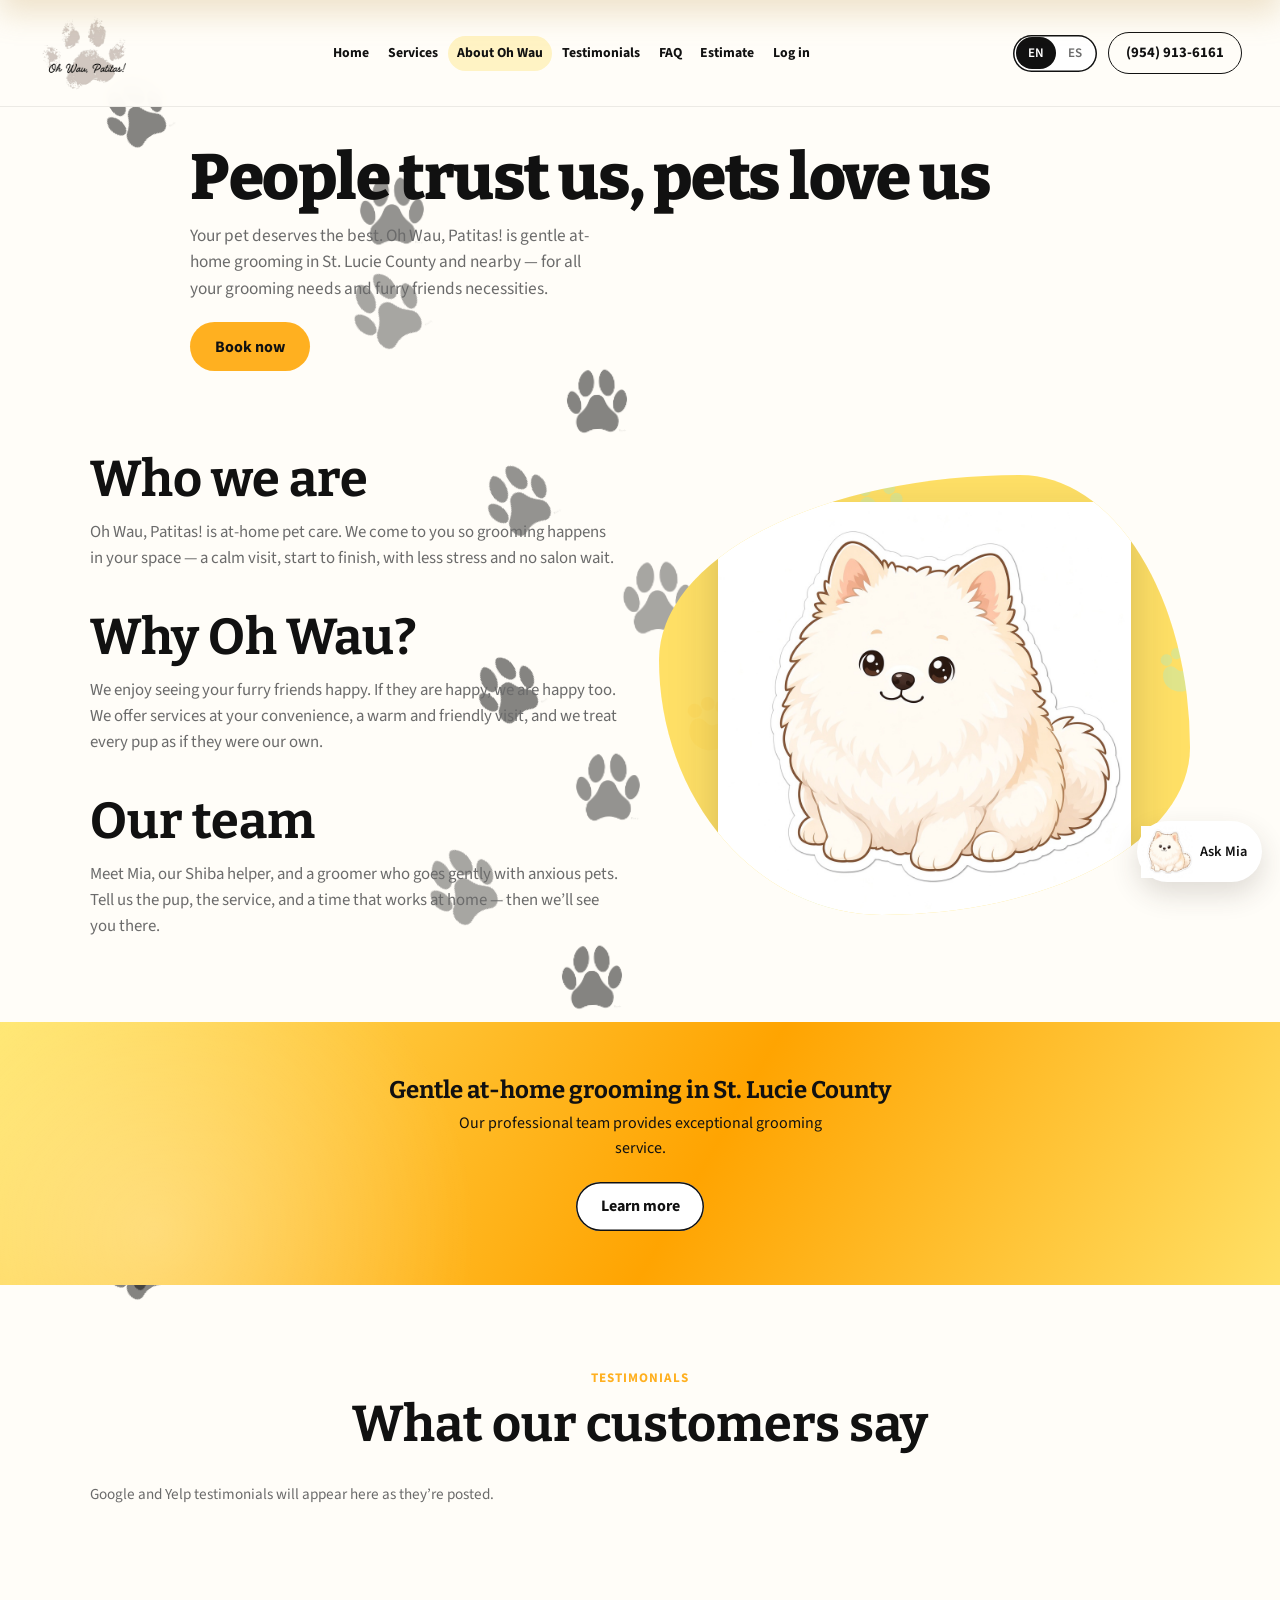
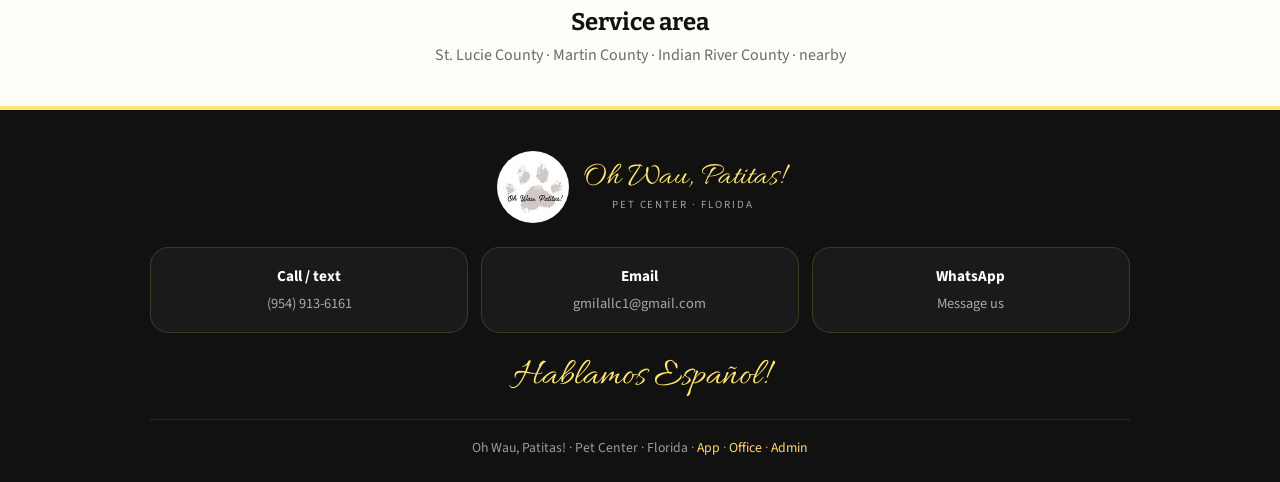
==== about.html @ 2f64f724 "Ship the public Oh Wau restyle, member accounts, and dog-paw muddy trail." ====
<!DOCTYPE html>
<html lang="en">
  <head>
    <meta charset="UTF-8" />
    <meta name="viewport" content="width=device-width, initial-scale=1" />
    <title>About Oh Wau · Oh Wau, Patitas!</title>
    <link rel="preconnect" href="https://fonts.googleapis.com" />
    <link rel="preconnect" href="https://fonts.gstatic.com" crossorigin />
    <link
      href="https://fonts.googleapis.com/css2?family=Allura&family=Bitter:wght@700;800&family=Source+Sans+3:wght@400;600;700&display=swap"
      rel="stylesheet"
    />
    <meta http-equiv="Cache-Control" content="no-cache, no-store, must-revalidate" />
    <link rel="stylesheet" href="css/styles.css" />
  </head>
  <body data-page="site" class="paw-boot">
    <header class="site-header">
      <button class="nav-toggle" type="button" aria-label="Menu" aria-expanded="false" data-nav-toggle>
        <span></span><span></span><span></span>
      </button>
      <a class="brand logo-only" href="index.html">
        <img src="images/logo.png?v=paw2" alt="Oh Wau, Patitas!" />
        <span>
          <em>Oh Wau, Patitas!</em>
          <small>PET CENTER</small>
        </span>
      </a>
      <nav data-site-nav>
        <a href="index.html" data-i18n="navHome">Home</a>
        <a href="services.html" data-i18n="navServices">Services</a>
        <a class="nav-active" href="about.html" data-i18n="navAbout">About Oh Wau</a>
        <a href="index.html#testimonials" data-i18n="navTestimonials">Testimonials</a>
        <a href="index.html#faq" data-i18n="navFaq">FAQ</a>
        <a href="grooming-estimator-and-request.html" data-i18n="navEstimate">Estimate</a>
      </nav>
      <div class="header-actions">
        <div class="lang-tabs" role="group" aria-label="Language">
          <button type="button" data-lang="en" aria-pressed="true">EN</button>
          <button type="button" data-lang="es" aria-pressed="false">ES</button>
        </div>
        <a class="phone-pill" href="tel:9549136161">(954) 913-6161</a>
      </div>
    </header>

    <main>
      <section class="page-hero">
        <h1 data-i18n="aboutHero">People trust us, pets love us</h1>
        <p data-i18n="aboutLead">Your pet deserves the best. Oh Wau, Patitas! is gentle at-home grooming in St. Lucie County and nearby — for all your grooming needs and furry friends necessities.</p>
        <a class="btn" href="grooming-estimator-and-request.html" data-i18n="bookNow">Book now</a>
      </section>

      <section class="section">
        <div class="wrap how-split">
          <div class="about-blocks">
            <div>
              <h2 data-i18n="whoTitle">Who we are</h2>
              <p data-i18n="whoBody">Oh Wau, Patitas! is at-home pet care. We come to you so grooming happens in your space — a calm visit, start to finish, with less stress and no salon wait.</p>
            </div>
            <div>
              <h2 data-i18n="whyAboutTitle">Why Oh Wau?</h2>
              <p data-i18n="whyAboutBody">We enjoy seeing your furry friends happy. If they are happy, we are happy too. We offer services at your convenience, a warm and friendly visit, and we treat every pup as if they were our own.</p>
            </div>
            <div>
              <h2 data-i18n="teamTitle">Our team</h2>
              <p data-i18n="teamBody">Meet Mia, our Shiba helper, and a groomer who goes gently with anxious pets. Tell us the pup, the service, and a time that works at home — then we’ll see you there.</p>
            </div>
          </div>
          <div class="hero-blob">
            <img class="mia-mascot" src="images/mia-open.png" data-mia-wink alt="Mia" />
          </div>
        </div>
      </section>

      <section class="sun-banner">
        <h2 data-i18n="bannerTitle">Gentle at-home grooming in St. Lucie County</h2>
        <p data-i18n="bannerLead">Our professional team provides exceptional grooming service.</p>
        <a class="btn ghost" href="services.html" data-i18n="learnMore">Learn more</a>
      </section>

      <section class="section" id="testimonials">
        <div class="wrap">
          <p class="kicker" data-i18n="reviewsKicker">Testimonials</p>
          <h2 data-i18n="reviewsTitle">Google &amp; Yelp</h2>
          <div class="card-row" data-reviews></div>
        </div>
      </section>

      <section class="area-band">
        <h2 data-i18n="areaTitle">Service area</h2>
        <p data-i18n="areaBody">St. Lucie County · Martin County · Indian River County · nearby</p>
      </section>
    </main>

    <footer class="site-footer stacked">
      <div class="footer-inner">
        <a class="footer-brand" href="index.html">
          <img src="images/logo.png?v=paw2" alt="Oh Wau, Patitas!" />
          <span>
            <em>Oh Wau, Patitas!</em>
            <small>PET CENTER · FLORIDA</small>
          </span>
        </a>
        <div class="contact-tiles">
          <a href="sms:9549136161"><strong data-i18n="callText">Call / text</strong><span>(954) 913-6161</span></a>
          <a href="mailto:gmilallc1@gmail.com"><strong data-i18n="emailUs">Email</strong><span>gmilallc1@gmail.com</span></a>
          <a href="https://wa.me/19549136161"><strong data-i18n="whatsapp">WhatsApp</strong><span data-i18n="messageUs">Message us</span></a>
        </div>
        <p class="hablamos" data-i18n="hablamos">Hablamos Español!</p>
        <p class="footer-meta"><span data-i18n="footerNote">Oh Wau, Patitas! · Pet Center · Florida ·</span> <a href="app.html" data-i18n="appLink">App</a> · <a href="office.html" data-i18n="officeLink">Office</a> · <a href="admin.html" data-i18n="adminLink">Admin</a></p>
      </div>
    </footer>

    <aside class="mia-assist" data-mia-assist>
      <div class="mia-panel" hidden data-mia-panel>
        <header class="mia-head">
          <img class="mia-mascot" src="images/mia-open.png" data-mia-wink alt="" />
          <div>
            <strong data-i18n="miaName">Mia</strong>
            <span data-i18n="miaRole">Your helper</span>
          </div>
          <button type="button" class="mia-x" data-mia-close aria-label="Close">×</button>
        </header>
        <div class="mia-chips">
          <button type="button" data-mia-chip="fees" data-i18n="miaChipFees">Fees</button>
          <button type="button" data-mia-chip="calendar" data-i18n="miaChipCal">Calendar</button>
          <button type="button" data-mia-chip="services" data-i18n="miaChipServices">Services</button>
          <button type="button" data-mia-chip="book" data-i18n="miaChipBook">Book</button>
        </div>
        <div class="mia-log" data-mia-log></div>
        <form class="mia-form" data-mia-form>
          <input name="q" data-mia-input data-i18n-placeholder="miaInput" placeholder="Ask about fees, calendar, or booking" autocomplete="off" />
          <button class="btn" type="submit" data-i18n="miaSend">Send</button>
        </form>
      </div>
      <button class="mia-fab" type="button" data-mia-toggle>
        <img class="mia-mascot" src="images/mia-open.png" data-mia-wink alt="" />
        <span data-i18n="miaAsk">Ask Mia</span>
      </button>
    </aside>

    <script src="js/salon.js"></script>
  </body>
</html>
---- css/styles.css ----
:root {
  --butter: #ffe66d;
  --butter-deep: #ffd54a;
  --foam: #fffdf8;
  --mist: #fff4c4;
  --mist-mid: #f5a623;
  --sky: #fffdf8;
  --sky-deep: #111111;
  --ink: #111111;
  --muted: #6b6b6b;
  --taupe: #f4f1ea;
  --line: #ece7dc;
  --sun: #ffb020;
  --sun-deep: #e8940c;
  --blob: #ffe066;
  --gold: #ffd54a;
  --gold-deep: #f5c400;
  --pink: #ffb020;
  --pink-soft: #ffe9b0;
  --iridescent: #3aa0e8;
  --mint: #9ef0d8;
  --mint-soft: #e7fff6;
  --lavender: #c4b5fd;
  --aqua: #67e8f9;
  --script: "Allura", "Segoe Script", cursive;
  --display: "Bitter", Georgia, serif;
  --body: "Source Sans 3", "Source Sans Pro", system-ui, sans-serif;
}

* {
  box-sizing: border-box;
  margin: 0;
  padding: 0;
}

html {
  scroll-behavior: smooth;
  scroll-padding-top: 5.5rem;
}

html,
body {
  max-width: 100%;
}

body {
  position: relative;
  display: flex;
  flex-direction: column;
  min-height: 100vh;
  font-family: var(--body);
  color: var(--ink);
  background: var(--foam);
  line-height: 1.55;
  overflow-x: clip;
}

img {
  max-width: 100%;
  display: block;
}

a {
  color: inherit;
  text-decoration: none;
}

h2,
h3 {
  font-family: var(--display);
  font-weight: 700;
  line-height: 1.15;
}

.contact-bar {
  display: flex;
  justify-content: space-between;
  gap: 1rem;
  width: 100%;
  padding: 0.75rem 6vw;
  background: var(--sky-deep);
  color: var(--butter);
  font-size: 0.9rem;
  font-weight: 500;
}

.contact-bar span {
  letter-spacing: 0.18em;
  font-size: 0.72rem;
  color: var(--mist-mid);
}

.site-header {
  position: sticky;
  top: 0;
  z-index: 20;
  display: grid;
  grid-template-columns: auto minmax(0, 1fr) auto;
  grid-template-areas: "brand nav actions";
  align-items: center;
  gap: 0.6rem 1rem;
  padding: 0.45rem 3vw;
  background: rgba(255, 253, 248, 0.96);
  backdrop-filter: blur(12px);
  border-bottom: 1px solid rgba(17, 17, 17, 0.08);
}

.site-header .brand {
  grid-area: brand;
  justify-self: start;
}

.site-header nav {
  grid-area: nav;
}

.site-header .header-actions {
  grid-area: actions;
}

.site-header .nav-toggle {
  grid-area: toggle;
}

.site-header .btn {
  flex-shrink: 0;
}

.header-actions {
  display: flex;
  align-items: center;
  gap: 0.7rem;
  flex-shrink: 0;
}

.header-actions .btn,
.site-header > .btn {
  background: var(--sun);
  color: var(--ink);
}

.header-actions .btn:hover,
.site-header > .btn:hover {
  background: var(--sun-deep);
  color: #fff;
}

.lang-tabs {
  display: flex;
  padding: 0.18rem;
  background: #fff;
  border-radius: 999px;
  box-shadow: inset 0 0 0 1.5px #111;
}

.lang-tabs button {
  border: 0;
  background: none;
  padding: 0.42rem 0.75rem;
  border-radius: 999px;
  font: 600 0.82rem var(--body);
  color: var(--muted);
  cursor: pointer;
}

.lang-tabs button.active {
  background: var(--ink);
  color: #fff;
}

.site-header nav {
  display: flex;
  position: static;
  flex-direction: row;
  flex-wrap: nowrap;
  align-items: center;
  justify-content: center;
  gap: 0.1rem 0.08rem;
  padding: 0;
  background: transparent;
  box-shadow: none;
  font-weight: 700;
  font-size: 0.86rem;
}

body[data-page="office"] .site-header nav,
body[data-page="admin"] .site-header nav {
  display: flex;
  position: static;
  flex-direction: row;
  flex-wrap: wrap;
  padding: 0;
  box-shadow: none;
  font-size: 0.95rem;
}

.site-header nav a {
  padding: 0.42rem 0.55rem;
  border-radius: 999px;
  color: var(--ink);
  white-space: nowrap;
}

.site-header nav a.nav-active,
.site-header nav a:hover,
.nav-drop:hover > a {
  color: var(--ink);
  background: #fff3c4;
}

.nav-drop {
  position: relative;
}

.nav-menu {
  display: none;
  position: absolute;
  top: calc(100% - 0.15rem);
  left: 0;
  min-width: 220px;
  padding: 0.45rem;
  background: #fffdf8;
  border-radius: 1rem;
  box-shadow: 0 16px 36px rgba(17, 17, 17, 0.12);
  z-index: 30;
}

.nav-drop:hover .nav-menu,
.nav-drop:focus-within .nav-menu,
.nav-drop.open .nav-menu {
  display: grid;
}

.nav-menu a {
  display: block;
  padding: 0.65rem 0.8rem;
  border-radius: 0.75rem;
  white-space: nowrap;
}

.hero-banner {
  position: relative;
  display: grid;
  place-items: center;
  margin: 0.4rem auto 1.4rem;
  padding: 2rem 2.2rem 8.5rem;
  min-height: 520px;
  border-radius: 2.4rem;
  overflow: hidden;
  background:
    radial-gradient(circle at 16% 18%, #fff 0, transparent 42%),
    linear-gradient(160deg, var(--foam) 0%, var(--butter) 52%, var(--butter-deep) 100%);
  color: var(--ink);
}

.hero-mark {
  width: min(340px, 62%);
  background: transparent;
  mix-blend-mode: multiply;
}

.hero-bottom {
  position: absolute;
  inset: auto 2.2rem 2rem 2.2rem;
  display: flex;
  justify-content: space-between;
  align-items: flex-end;
  gap: 1.2rem;
}

.hero-banner h1 {
  font-size: clamp(2.2rem, 5vw, 3.6rem);
  font-weight: 600;
  font-family: var(--body);
  line-height: 1.05;
  color: var(--ink);
}

.hero-banner p {
  margin: 0.65rem 0 1.1rem;
  max-width: 46ch;
  color: var(--ink);
}

.hero-banner .btn {
  background: var(--ink);
  color: var(--foam);
}

.hero-banner .btn:hover {
  background: var(--mist-mid);
  color: var(--ink);
}

.hero-proof {
  margin: 0 !important;
  font-weight: 500;
  white-space: nowrap;
}

.stats-row {
  display: grid;
  grid-template-columns: repeat(3, 1fr);
  gap: 1rem;
  margin-bottom: 1.2rem;
}

.stat-card {
  display: flex;
  justify-content: space-between;
  align-items: center;
  gap: 1rem;
  background: #fff;
  border-radius: 1.4rem;
  padding: 1.2rem 1.3rem;
}

.stat-card.stacked,
.stat-home {
  display: flex;
  align-items: center;
  justify-content: flex-start;
  gap: 0.9rem;
}

.stat-card.stacked {
  flex-direction: column;
  align-items: flex-start;
  gap: 0.2rem;
}

.stat-home img {
  width: 78px;
  height: 78px;
  object-fit: contain;
}

.stat-home div {
  display: grid;
  gap: 0.12rem;
}

.stat-card strong {
  font-size: 1.45rem;
  color: var(--ink);
}

.stat-card span {
  color: var(--muted);
  font-size: 0.92rem;
}

.package-grid {
  display: grid;
  grid-template-columns: repeat(auto-fit, minmax(230px, 1fr));
  gap: 1.1rem;
}

.package {
  position: relative;
  display: grid;
  align-content: start;
  gap: 0.55rem;
  background: #fff;
  border-radius: 1.6rem;
  padding: 1.3rem 1.2rem 1.2rem;
  box-shadow: 0 12px 32px rgba(17, 17, 17, 0.06);
}

.package.featured {
  box-shadow: inset 0 0 0 2px var(--sun), 0 12px 32px rgba(17, 17, 17, 0.06);
}

.package-top {
  display: flex;
  justify-content: space-between;
  align-items: center;
  min-height: 1.6rem;
}

.price-pill {
  background: var(--mist);
  color: var(--ink);
  border-radius: 999px;
  padding: 0.2rem 0.7rem;
  font-size: 0.78rem;
  font-weight: 600;
}

.package ul {
  margin: 0.4rem 0 0.6rem;
  padding-left: 1.1rem;
  color: var(--muted);
}

.tag {
  width: max-content;
  background: var(--ink);
  color: #fff;
  border-radius: 999px;
  padding: 0.15rem 0.6rem;
  font-size: 0.72rem;
}

.steps {
  display: grid;
  grid-template-columns: repeat(3, 1fr);
  gap: 1.1rem;
}

.steps article {
  background: #fff;
  border-radius: 1.4rem;
  padding: 1.3rem 1.2rem;
  box-shadow: 0 12px 32px rgba(17, 17, 17, 0.06);
}

.steps strong {
  display: grid;
  place-items: center;
  width: 2rem;
  height: 2rem;
  margin-bottom: 0.7rem;
  border-radius: 50%;
  background: var(--sun);
  color: var(--ink);
}

.faq details {
  background: #fff;
  border-radius: 1.1rem;
  padding: 0.95rem 1.15rem;
  margin-bottom: 0.7rem;
  box-shadow: 0 10px 24px rgba(17, 17, 17, 0.05);
}

.faq summary {
  cursor: pointer;
  font-weight: 600;
}

.faq details p {
  margin-top: 0.55rem;
  color: var(--muted);
}

.site-footer.stacked {
  display: grid;
  gap: 1.2rem;
  padding: 0;
  text-align: center;
  background: #111;
  color: #fff;
  border-top: 4px solid var(--butter);
}

.brand {
  display: flex;
  align-items: center;
  justify-self: start;
  gap: 0.7rem;
}

.brand img {
  width: 92px;
  height: 92px;
  object-fit: contain;
  background: transparent;
  border-radius: 0;
  mix-blend-mode: multiply;
  box-shadow: none;
}

.brand em {
  display: block;
  font-family: var(--script);
  font-style: normal;
  font-size: 1.55rem;
  line-height: 1;
  color: var(--ink);
}

.brand small {
  display: block;
  margin-top: 0.15rem;
  font-size: 0.68rem;
  letter-spacing: 0.22em;
  color: var(--muted);
}

nav a:hover {
  color: var(--sun-deep);
}

.wrap {
  width: min(1100px, calc(100% - clamp(1.25rem, 8vw, 8rem)));
  margin: 0 auto;
}

.hero {
  display: grid;
  grid-template-columns: 1fr 1fr;
  gap: 3.5rem;
  align-items: center;
  padding: 2.8rem 0 4.2rem;
}

.kicker {
  display: block;
  text-align: center;
  font-size: 0.82rem;
  font-weight: 700;
  letter-spacing: 0.08em;
  text-transform: uppercase;
  color: var(--sun);
  margin-bottom: 0.45rem;
}

.hero h1 {
  font-family: var(--script);
  font-size: clamp(3.4rem, 8vw, 5.6rem);
  font-weight: 400;
  line-height: 0.95;
  color: var(--ink);
}

.eyebrow {
  margin-top: 0.35rem;
  letter-spacing: 0.28em;
  font-size: 0.78rem;
  font-weight: 600;
  color: var(--mist-mid);
}

.hero .lede {
  margin: 1.1rem 0 1.6rem;
  color: var(--muted);
  font-size: 1.08rem;
  max-width: 34ch;
}

.actions {
  display: flex;
  flex-wrap: wrap;
  gap: 0.8rem;
}

.btn {
  display: inline-flex;
  align-items: center;
  justify-content: center;
  border: 0;
  border-radius: 999px;
  padding: 0.85rem 1.55rem;
  background: var(--sun);
  color: var(--ink);
  font: 700 1rem var(--body);
  cursor: pointer;
}

.btn:hover {
  background: var(--sun-deep);
  color: #fff;
}

.btn.ghost {
  background: #fff;
  color: var(--ink);
  box-shadow: inset 0 0 0 1.5px var(--ink);
}

.logo-stage {
  display: grid;
  place-items: center;
  background: var(--taupe);
  border-radius: 50%;
  aspect-ratio: 1;
  padding: 8%;
}

.logo-stage img {
  width: 92%;
  object-fit: contain;
  mix-blend-mode: multiply;
}

.section {
  padding: 4rem 0;
}

.section.mist {
  background: transparent;
}

.section.mist .kicker {
  color: var(--sun-deep);
}

.section h2,
.app-screens h2 {
  font-family: var(--display);
  font-size: clamp(2rem, 4.4vw, 3.15rem);
  font-weight: 700;
  text-align: center;
  margin-bottom: 1.8rem;
  color: var(--ink);
}

.section.mist h2 {
  color: var(--ink);
}

.book-grid h2 {
  text-align: left;
}

.services {
  display: grid;
  grid-template-columns: 1fr 1.15fr 1fr;
  gap: 1.1rem;
}

.services .service:last-child {
  grid-column: 2;
}

.service {
  background: var(--foam);
  border: 1px solid var(--line);
  border-radius: 1.25rem;
  padding: 1.3rem 1.2rem;
}

.service.featured {
  background: var(--butter);
  border-color: var(--mist-mid);
}

.service h3 {
  color: var(--ink);
  font-size: 1.08rem;
  margin-bottom: 0.4rem;
}

.service p,
.booking span,
.empty {
  color: var(--muted);
  font-size: 0.95rem;
}

.book-grid {
  display: grid;
  grid-template-columns: 1fr 1fr;
  gap: 2.5rem;
  align-items: start;
}

form {
  display: grid;
  gap: 0.85rem;
}

label {
  display: grid;
  gap: 0.35rem;
  font-size: 0.86rem;
  font-weight: 500;
}

input,
select,
textarea {
  width: 100%;
  border: 1px solid var(--line);
  background: var(--foam);
  border-radius: 10px;
  padding: 0.8rem 0.95rem;
  font: 400 1rem var(--body);
  color: var(--ink);
}

textarea {
  min-height: 6rem;
  resize: vertical;
}

input:focus,
select:focus,
textarea:focus {
  outline: 2px solid var(--mist-mid);
  border-color: var(--mist-mid);
}

.booking-list {
  display: grid;
  gap: 0.7rem;
}

.booking {
  display: grid;
  gap: 0.15rem;
  background: var(--foam);
  border: 1px solid var(--line);
  border-radius: 1rem;
  padding: 0.9rem 1rem;
}

.site-footer {
  margin-top: auto;
  background: var(--butter);
  color: var(--muted);
  font-size: 0.92rem;
}

.site-footer:not(.stacked) {
  padding: 1.5rem 6vw;
  text-align: center;
}

.site-footer a {
  color: var(--ink);
}

main {
  flex: 1 0 auto;
}

/* App */
body.app {
  min-height: 100vh;
}

.app-shell {
  position: relative;
  min-height: 100vh;
  display: flex;
  flex-direction: column;
  background: var(--sky);
}

.app-top {
  padding: 1.2rem 1.2rem 0.6rem;
  text-align: center;
}

.app-logo {
  width: 188px;
  height: 188px;
  margin: 0 auto 0.2rem;
  object-fit: contain;
  background: var(--foam);
  border-radius: 1.4rem;
  mix-blend-mode: normal;
  box-shadow: 0 12px 28px rgba(9, 5, 3, 0.22);
}

.app-top .lang-tabs {
  width: max-content;
  margin: 0.4rem auto 0.7rem;
}

.app-top p {
  color: var(--muted);
  font-size: 0.88rem;
}

.app-top a {
  color: var(--mist-mid);
}

.app-screens {
  flex: 1;
  overflow: auto;
  padding: 0.5rem 1.2rem 6rem;
}

.app-screens section {
  display: none;
}

.app-screens section.active {
  display: block;
}

.app-screens h2 {
  text-align: left;
  font-size: 2.2rem;
  margin: 0.4rem 0 0.9rem;
  color: var(--ink);
}

.app-hero {
  background: var(--butter);
  border-radius: 1.3rem;
  padding: 1.1rem;
  margin: 0.4rem 0 1rem;
  color: var(--ink);
}

.app-hero strong {
  display: block;
  color: var(--ink);
  font-size: 1.02rem;
}

.app-actions {
  display: grid;
  grid-template-columns: 1fr 1fr;
  gap: 0.7rem;
  margin-bottom: 1.4rem;
}

.tabs {
  position: sticky;
  bottom: 0;
  display: grid;
  grid-template-columns: 1fr 1fr 1fr;
  background: var(--foam);
  border-top: 1px solid var(--line);
}

.tabs button {
  border: 0;
  background: none;
  padding: 0.95rem 0.4rem 1.15rem;
  font: 500 0.9rem var(--body);
  color: var(--muted);
  cursor: pointer;
}

.tabs button.active {
  color: var(--ink);
}

.tabs-4 {
  grid-template-columns: 1fr 1fr 1fr 1fr;
}

.center-note {
  text-align: center;
  color: var(--muted);
  margin: -1.2rem 0 1.6rem;
}

.section.mist .center-note {
  color: var(--muted);
}

.tab-row {
  display: flex;
  flex-wrap: wrap;
  gap: 0.5rem;
  justify-content: center;
  margin-bottom: 1.2rem;
}

.tab-btn {
  border: 0;
  background: var(--foam);
  color: var(--ink);
  border-radius: 999px;
  padding: 0.55rem 1rem;
  font: 500 0.9rem var(--body);
  cursor: pointer;
  box-shadow: inset 0 0 0 1px var(--line);
}

.tab-btn.active {
  background: var(--ink);
  color: var(--butter);
  box-shadow: none;
}

.service-panel {
  display: none;
  background: var(--foam);
  border-radius: 1.25rem;
  padding: 1.4rem 1.3rem;
  max-width: 42rem;
  margin: 0 auto;
}

.service-panel.active {
  display: block;
}

.price-line {
  margin-top: 0.8rem;
  color: var(--ink);
}

.card-row,
.shop-grid {
  display: grid;
  grid-template-columns: repeat(auto-fit, minmax(220px, 1fr));
  gap: 1rem;
}

.review {
  display: grid;
  gap: 0.3rem;
  background: var(--foam);
  border-radius: 1.1rem;
  padding: 1rem 1.1rem;
}

.source {
  width: max-content;
  font-size: 0.72rem;
  letter-spacing: 0.08em;
  text-transform: uppercase;
  color: var(--mist-mid);
}

.cal-grid {
  display: grid;
  grid-template-columns: repeat(7, 1fr);
  gap: 0.4rem;
}

.cal-label,
.cal-day {
  min-height: 4.2rem;
  background: var(--foam);
  border-radius: 0.7rem;
  padding: 0.45rem;
  font-size: 0.78rem;
}

.cal-label {
  min-height: 0;
  text-align: center;
  background: transparent;
  color: var(--muted);
  font-weight: 600;
}

.cal-day b {
  display: block;
}

.cal-day.has-event {
  background: var(--mist);
}

.cal-day.has-bday {
  box-shadow: inset 0 0 0 1.5px var(--mist-mid);
}

.cal-day small {
  display: block;
  margin-top: 0.2rem;
  color: var(--ink);
}

.check {
  display: flex;
  align-items: flex-start;
  gap: 0.6rem;
  font-weight: 500;
}

.check input {
  width: auto;
  margin-top: 0.2rem;
}

.stats {
  display: grid;
  grid-template-columns: repeat(3, 1fr);
  gap: 1rem;
}

.stat {
  background: var(--foam);
  border-radius: 1.1rem;
  padding: 1.1rem;
  text-align: center;
}

.stat span {
  color: var(--muted);
  font-size: 0.85rem;
}

.stat strong {
  display: block;
  margin-top: 0.35rem;
  font-size: 1.6rem;
  color: var(--ink);
}

.mia-assist {
  position: fixed;
  right: 1.1rem;
  bottom: 1.1rem;
  z-index: 40;
  display: grid;
  justify-items: end;
  gap: 0.65rem;
}

body.app .mia-assist {
  position: absolute;
  right: 0.7rem;
  bottom: 4.6rem;
}

.mia-fab {
  display: flex;
  align-items: center;
  gap: 0.45rem;
  border: 0;
  background: #fff;
  color: var(--ink);
  border-radius: 999px;
  padding: 0.28rem 0.95rem 0.28rem 0.28rem;
  box-shadow: 0 12px 28px rgba(58, 44, 40, 0.16);
  font: 600 0.9rem var(--body);
  cursor: pointer;
}

.mia-fab img,
.mia-head img,
.mia-mascot {
  width: 52px;
  height: 52px;
  object-fit: contain;
}

.stat-home .mia-mascot {
  width: 78px;
  height: 78px;
}

.mia-panel {
  width: min(340px, calc(100vw - 2rem));
  display: grid;
  background: #fff;
  border-radius: 1.3rem;
  box-shadow: 0 18px 40px rgba(58, 44, 40, 0.18);
  overflow: hidden;
}

.mia-panel[hidden] {
  display: none;
}

.mia-head {
  display: grid;
  grid-template-columns: auto 1fr auto;
  gap: 0.6rem;
  align-items: center;
  padding: 0.7rem 0.8rem;
  background: var(--mist);
}

.mia-head span {
  display: block;
  color: var(--muted);
  font-size: 0.8rem;
}

.mia-x {
  border: 0;
  background: none;
  font-size: 1.4rem;
  line-height: 1;
  color: var(--muted);
  cursor: pointer;
}

.mia-chips {
  display: flex;
  flex-wrap: wrap;
  gap: 0.4rem;
  padding: 0.65rem 0.8rem 0;
}

.mia-chips button {
  border: 0;
  background: var(--butter);
  color: var(--ink);
  border-radius: 999px;
  padding: 0.35rem 0.7rem;
  font: 500 0.8rem var(--body);
  cursor: pointer;
}

.mia-log {
  display: grid;
  gap: 0.45rem;
  min-height: 8rem;
  max-height: 13rem;
  overflow: auto;
  padding: 0.75rem 0.8rem;
}

.mia-bubble {
  width: fit-content;
  max-width: 92%;
  background: var(--mist);
  border-radius: 1rem;
  padding: 0.55rem 0.7rem;
  font-size: 0.88rem;
  white-space: pre-wrap;
}

.mia-bubble.user {
  justify-self: end;
  background: var(--butter);
}

.mia-form {
  display: grid;
  grid-template-columns: 1fr auto;
  gap: 0.4rem;
  padding: 0.65rem 0.8rem 0.8rem;
}

.mia-form .btn {
  padding: 0.7rem 1rem;
}

.section .empty {
  color: var(--muted);
}

.app-screens .empty {
  color: var(--muted);
}

.section.mist .empty,
.package .empty,
.booking span,
.faq details p,
.book-modal .empty,
.cal-alerts .empty,
.bday-submit .empty,
.admin-card .empty,
.admin-row .empty {
  color: var(--muted);
}

.app-screens .package .empty,
.app-screens .booking span {
  color: var(--muted);
}

.haircut-note {
  max-width: 52ch;
  margin: 1.2rem auto 0;
  text-align: center;
  color: var(--muted);
  font-size: 0.92rem;
}

.cal-layout {
  display: grid;
  grid-template-columns: 260px 1fr;
  gap: 1.2rem;
  align-items: start;
}

.cal-alerts {
  background: var(--foam);
  border-radius: 1.4rem;
  padding: 1.1rem 1.15rem;
  color: var(--ink);
}

.cal-alerts h3 {
  font-size: 1.05rem;
  margin-bottom: 0.8rem;
}

.cal-alerts ul {
  display: grid;
  gap: 0.55rem;
  list-style: none;
}

.cal-alerts li {
  background: var(--butter);
  border-radius: 0.85rem;
  padding: 0.65rem 0.75rem;
  font-size: 0.9rem;
}

.cal-alerts small {
  display: block;
  color: var(--muted);
  font-size: 0.78rem;
}

.cal-day {
  position: relative;
  display: grid;
  align-content: start;
  gap: 0.15rem;
  width: 100%;
  border: 0;
  text-align: left;
  font: inherit;
  color: inherit;
  cursor: pointer;
}

.cal-day:disabled {
  cursor: default;
  opacity: 0.55;
}

.cal-day.is-past {
  opacity: 0.55;
}

.avail-dot {
  position: absolute;
  top: 0.4rem;
  right: 0.4rem;
  width: 0.72rem;
  height: 0.72rem;
  border-radius: 50%;
  background: var(--mist-mid);
  box-shadow: 0 0 0 2px #fff;
}

.package .btn {
  justify-self: start;
  margin-top: 0.4rem;
}

.slot-pop {
  display: none;
  position: absolute;
  z-index: 8;
  top: calc(100% - 0.2rem);
  left: 0;
  min-width: 11.5rem;
  padding: 0.55rem;
  background: #fff;
  border-radius: 0.85rem;
  box-shadow: 0 14px 30px rgba(58, 44, 40, 0.18);
}

.cal-day:hover .slot-pop,
.cal-day:focus-within .slot-pop,
.cal-day.is-open .slot-pop {
  display: grid;
  gap: 0.3rem;
}

.slot {
  border: 0;
  border-radius: 0.55rem;
  padding: 0.4rem 0.5rem;
  background: var(--butter);
  color: var(--ink);
  font: 600 0.78rem var(--body);
  cursor: pointer;
  text-align: left;
}

.slot:hover {
  background: var(--mist);
}

.slot.taken,
.slot.past {
  background: var(--taupe);
  color: var(--muted);
  cursor: not-allowed;
  text-decoration: line-through;
}

.book-modal {
  width: min(560px, calc(100% - 1.6rem));
  max-height: 90vh;
  overflow: auto;
  border: 0;
  border-radius: 1.5rem;
  padding: 1.35rem 1.3rem 1.4rem;
  background: var(--foam);
  color: var(--ink);
  box-shadow: 0 24px 60px rgba(9, 5, 3, 0.35);
}

.book-modal::backdrop {
  background: rgba(9, 5, 3, 0.62);
}

.book-modal fieldset {
  border: 1px solid var(--line);
  border-radius: 1rem;
  padding: 0.8rem 0.9rem 0.9rem;
}

.book-modal legend {
  padding: 0 0.35rem;
  font-size: 0.86rem;
  font-weight: 600;
}

.book-modal-head {
  display: flex;
  justify-content: space-between;
  align-items: center;
  gap: 1rem;
  margin-bottom: 0.9rem;
}

.book-modal-head h2 {
  font-family: var(--script);
  font-size: 2.1rem;
  font-weight: 400;
  text-align: left;
  margin: 0;
  color: var(--ink);
}

.book-modal .slot-line {
  margin-bottom: 0.9rem;
  color: var(--ink);
  font-weight: 600;
}

.option-list {
  display: grid;
  gap: 0.45rem;
  margin-top: 0.25rem;
}

.option-list label {
  display: flex;
  align-items: flex-start;
  gap: 0.55rem;
  font-weight: 500;
}

.option-list input {
  width: auto;
  margin-top: 0.2rem;
}

.option-list small {
  display: block;
  font-weight: 400;
  color: var(--muted);
}

.bday-submit,
.admin-card {
  background: var(--foam);
  border-radius: 1.3rem;
  padding: 1.2rem 1.15rem;
  color: var(--ink);
}

.admin-list {
  display: grid;
  gap: 0.8rem;
}

.admin-row {
  display: grid;
  gap: 0.55rem;
  background: var(--foam);
  border-radius: 1rem;
  padding: 0.9rem 1rem;
}

.admin-row-actions {
  display: flex;
  gap: 0.5rem;
}

.btn.danger {
  background: #8a3b3b;
}

.btn.ghost-ink {
  background: transparent;
  color: var(--ink);
  box-shadow: inset 0 0 0 1.5px var(--line);
}

.draft-banner {
  margin: 0;
  padding: 0.75rem 1.2rem;
  background: #f5d76e;
  color: var(--ink);
  text-align: center;
  font-weight: 600;
  font-size: 0.92rem;
}

.est-layout {
  display: grid;
  grid-template-columns: minmax(0, 1.2fr) minmax(240px, 0.8fr);
  gap: 1.4rem;
  align-items: start;
}

.est-form,
.est-quote {
  background: var(--foam);
  border-radius: 1.4rem;
  padding: 1.2rem 1.15rem;
  color: var(--ink);
}

.est-form fieldset {
  border: 1px solid var(--line);
  border-radius: 1rem;
  padding: 0.8rem 0.9rem;
}

.est-choices {
  display: grid;
  grid-template-columns: 1fr 1fr;
  gap: 0.7rem;
}

.est-choice {
  display: grid;
  gap: 0.2rem;
  padding: 0.85rem 0.8rem;
  border-radius: 1rem;
  background: #fff;
  box-shadow: inset 0 0 0 1.5px var(--line);
  cursor: pointer;
}

.est-choice:has(input:checked) {
  box-shadow: inset 0 0 0 2px var(--mist-mid);
  background: var(--butter);
}

.est-choice input {
  width: auto;
}

.est-choice span {
  color: var(--muted);
  font-size: 0.86rem;
  font-weight: 400;
}

.est-grid {
  display: grid;
  grid-template-columns: 1fr 1fr;
  gap: 0.85rem;
}

.est-quote {
  position: sticky;
  top: 6.2rem;
}

.est-quote h3 {
  font-family: var(--script);
  font-size: 2rem;
  font-weight: 400;
  margin-bottom: 0.5rem;
}

.est-price {
  display: flex;
  justify-content: space-between;
  align-items: baseline;
  gap: 1rem;
  padding: 0.7rem 0;
  border-bottom: 1px solid var(--line);
}

.est-price.cash strong {
  color: var(--mist-mid);
  font-size: 1.6rem;
}

.est-form .btn {
  width: 100%;
  min-height: 3rem;
}

.est-form input,
.est-form select,
.est-form textarea {
  font-size: 16px;
  min-height: 2.75rem;
}

.est-form input[type="checkbox"],
.est-form input[type="radio"] {
  width: 1.15rem;
  height: 1.15rem;
  min-height: 0;
  margin: 0;
  flex-shrink: 0;
}

.est-form .check {
  align-items: center;
  gap: 0.7rem;
}

.est-addons {
  display: grid;
  gap: 0.55rem;
  padding: 0.9rem 1rem;
}

.est-addons legend {
  float: none;
  width: 100%;
  padding: 0;
  margin: 0 0 0.15rem;
  font-weight: 600;
}

.est-live-bar {
  display: none;
}

@media (max-width: 800px) {
  .contact-bar {
    flex-direction: column;
    align-items: center;
    text-align: center;
    gap: 0.2rem;
  }

  .hero,
  .services,
  .book-grid {
    grid-template-columns: 1fr;
    display: grid;
  }

  .site-header {
    display: grid;
    grid-template-columns: auto 1fr auto;
    grid-template-areas: "brand actions toggle";
    gap: 0.6rem;
  }

  .header-actions {
    justify-self: end;
  }

  .site-header nav {
    grid-area: unset;
    grid-column: 1 / -1;
    display: none;
    position: absolute;
    top: 100%;
    left: 0;
    right: 0;
    z-index: 25;
    flex-direction: column;
    align-items: stretch;
    padding: 0.7rem 4vw 1.1rem;
    background: #fffdf8;
    box-shadow: 0 18px 36px rgba(17, 17, 17, 0.12);
  }

  body.nav-open .site-header nav {
    display: flex;
  }

  .nav-toggle {
    display: block;
  }

  .nav-menu {
    position: static;
    display: grid;
    box-shadow: none;
    padding: 0 0 0 0.8rem;
    background: transparent;
  }

  .hero-banner {
    min-height: 430px;
    padding-bottom: 11rem;
  }

  .hero-bottom {
    flex-direction: column;
    align-items: flex-start;
  }

  .hero-proof {
    white-space: normal;
  }

  .stats-row,
  .steps,
  .contact-tiles,
  .stats {
    grid-template-columns: 1fr;
  }

  .services .service:last-child {
    grid-column: auto;
  }

  .book-grid h2 {
    text-align: center;
  }

  .logo-stage {
    width: min(320px, 80%);
    margin: 0 auto;
  }

  .cal-day {
    min-height: 3.2rem;
  }

  .cal-layout,
  .est-layout,
  .est-choices,
  .est-grid {
    grid-template-columns: 1fr;
  }

  .est-live-bar {
    display: grid;
    gap: 0.25rem;
    margin: 0.2rem 0 0.4rem;
    padding: 0.85rem 0.95rem;
    background: var(--butter);
    border-radius: 1rem;
    font-weight: 600;
    font-size: 0.95rem;
  }

  .est-quote {
    position: static;
    margin: 0;
    box-shadow: none;
  }

  .mia-assist {
    right: 0.7rem;
    bottom: 0.7rem;
  }

  .mia-fab span {
    display: none;
  }
}

body.paw-boot {
  overflow: hidden;
}

body.paw-boot::before {
  content: "";
  position: fixed;
  inset: 0;
  z-index: 39;
  background: #090503;
  pointer-events: none;
  animation: paw-boot-failsafe 0.01s linear 4.5s forwards;
}

@keyframes paw-boot-failsafe {
  to {
    opacity: 0;
    visibility: hidden;
  }
}

.paw-unveil {
  position: fixed;
  inset: 0;
  z-index: 40;
  overflow: hidden;
}

.paw-unveil-cover {
  position: absolute;
  left: 0;
  top: 0;
  width: 100%;
  height: 100%;
  overflow: hidden;
  background: #090503;
  border-bottom: 2px solid var(--mist-mid);
  box-shadow: 0 14px 28px rgba(196, 163, 90, 0.28);
  transform: translate3d(0, 0, 0);
  animation: paw-unveil-rise var(--unveil-duration, 1.6s) cubic-bezier(0.45, 0.05, 0.2, 1)
    var(--unveil-delay, 1.9s) forwards;
}

.paw-trail {
  position: absolute;
  inset: 0;
  z-index: 2;
  pointer-events: none;
}

.paw-print {
  position: absolute;
  width: 3.4rem;
  height: 3.4rem;
  color: #c4a35a;
  opacity: 0;
  transform: rotate(var(--rot, -18deg)) scale(0.45);
  animation: paw-step 2.35s ease-out forwards;
  animation-delay: var(--delay, 0s);
  filter: drop-shadow(0 8px 12px rgba(9, 5, 3, 0.45));
}

.paw-print img {
  width: 100%;
  height: 100%;
  object-fit: contain;
  display: block;
  filter: invert(1) sepia(0.85) saturate(3) hue-rotate(5deg) brightness(0.95);
}

.paw-print:nth-child(even) {
  color: #ddc57a;
}

.paw-print.paw-last {
  opacity: 0;
  animation: paw-last-walk var(--unveil-duration, 1.6s) cubic-bezier(0.45, 0.05, 0.2, 1)
    var(--unveil-delay, 1.9s) forwards;
}

@keyframes paw-unveil-rise {
  from {
    transform: translate3d(0, 0, 0);
  }
  to {
    transform: translate3d(0, -100%, 0);
  }
}

@keyframes paw-step {
  0% {
    opacity: 0;
    transform: rotate(var(--rot, -18deg)) scale(0.35);
  }
  18% {
    opacity: 1;
    transform: rotate(var(--rot, -18deg)) scale(1.1);
  }
  28% {
    transform: rotate(var(--rot, -18deg)) scale(1);
  }
  100% {
    opacity: 1;
    transform: rotate(var(--rot, -18deg)) scale(1);
  }
}

@keyframes paw-last-walk {
  0% {
    opacity: 1;
    left: var(--x0);
    bottom: var(--y0);
    transform: translateY(-0.85rem) rotate(var(--rot, -18deg)) scale(1.08);
  }
  12% {
    transform: translateY(-0.85rem) rotate(var(--rot, -18deg)) scale(1);
  }
  100% {
    opacity: 1;
    left: var(--x1);
    bottom: var(--y1);
    transform: translateY(-0.85rem) rotate(var(--rot, -18deg)) scale(1);
  }
}

@media (max-width: 800px) {
  .paw-print {
    width: 2.6rem;
    height: 2.6rem;
  }
}

@media (prefers-reduced-motion: reduce) {
  body.paw-boot::before,
  .paw-unveil {
    display: none;
  }

  body.paw-boot {
    overflow: auto;
  }
}

@media (min-width: 801px) {
  body.app {
    display: grid;
    place-items: center;
    padding: 2rem;
    background:
      radial-gradient(circle at 14% 18%, var(--mist), transparent 30%),
      radial-gradient(circle at 86% 82%, var(--butter-deep), transparent 28%),
      var(--sky-deep);
  }

  .app-shell {
    width: 390px;
    height: 844px;
    border-radius: 2.2rem;
    overflow: hidden;
    border: 10px solid var(--ink);
  }
}

.nav-toggle {
  display: none;
  width: 44px;
  height: 44px;
  border: 0;
  background: transparent;
  padding: 10px 9px;
  cursor: pointer;
}

.nav-toggle span {
  display: block;
  height: 2px;
  margin: 6px 0;
  background: #111;
  border-radius: 2px;
}

@media (max-width: 1080px) {
  .nav-toggle {
    display: block;
  }

  .site-header {
    grid-template-columns: auto 1fr auto;
    grid-template-areas: "brand actions toggle";
  }

  .site-header nav {
    grid-area: unset;
    grid-column: 1 / -1;
    display: none;
    position: absolute;
    top: 100%;
    left: 0;
    right: 0;
    z-index: 25;
    flex-direction: column;
    flex-wrap: wrap;
    align-items: stretch;
    padding: 0.7rem 4vw 1.1rem;
    background: #fffdf8;
    box-shadow: 0 18px 36px rgba(17, 17, 17, 0.12);
  }

  body.nav-open .site-header nav {
    display: flex;
  }

  .nav-menu {
    position: static;
    display: grid;
    box-shadow: none;
    padding: 0 0 0 0.8rem;
    background: transparent;
  }

  .need-grid {
    grid-template-columns: 1fr 1fr;
  }

  .need-grid > div:first-child {
    grid-column: 1 / -1;
    grid-row: auto;
  }

  .why-grid,
  .svc-process,
  .how-split {
    grid-template-columns: 1fr 1fr;
  }

  .hero-logo {
    width: min(180px, 28vw);
  }
}

.phone-pill {
  display: inline-flex;
  align-items: center;
  justify-content: center;
  padding: 0.55rem 1.05rem;
  border: 1.5px solid #111;
  border-radius: 999px;
  font-weight: 700;
  font-size: 0.92rem;
  white-space: nowrap;
}

.phone-pill:hover {
  background: #111;
  color: #fff;
}

.brand.logo-only span {
  display: none;
}

.kirey-hero {
  display: grid;
  grid-template-columns: minmax(0, 1fr) auto;
  gap: 1.4rem 2.2rem;
  align-items: center;
  width: min(1180px, calc(100% - clamp(1.25rem, 8vw, 8rem)));
  margin: 1.2rem auto 1.6rem;
}

.hero-logo {
  width: min(240px, 34vw);
  height: auto;
  mix-blend-mode: multiply;
  justify-self: end;
}

.kirey-hero h1 {
  font-family: var(--display);
  font-size: clamp(2.4rem, 5.2vw, 4.2rem);
  font-weight: 800;
  line-height: 0.98;
  letter-spacing: -0.02em;
}

.kirey-hero .lede {
  margin: 1.05rem 0 1.5rem;
  max-width: 34ch;
  color: var(--muted);
  font-size: 1.12rem;
}

.hero-blob {
  position: relative;
  min-height: 440px;
  display: grid;
  place-items: end center;
  background:
    url("../images/paws-watercolor.svg") 62% 38% / 130% auto no-repeat,
    var(--blob);
  border-radius: 68% 32% 58% 42% / 42% 62% 38% 58%;
  overflow: hidden;
}

.hero-blob img {
  width: min(86%, 420px);
  height: 94%;
  object-fit: contain;
  object-position: bottom center;
  filter: drop-shadow(0 18px 24px rgba(17, 17, 17, 0.18));
}

.need-grid {
  display: grid;
  grid-template-columns: minmax(180px, 0.85fr) 1fr 1fr;
  gap: 1.4rem 1.8rem;
  align-items: start;
}

.need-grid > div:first-child {
  grid-row: span 2;
}

.need-grid > div:first-child h2 {
  text-align: left;
  margin: 0;
}

.need-lead {
  margin: 0.55rem 0 0;
  color: var(--muted);
  max-width: 28ch;
}

.need-item {
  display: grid;
  grid-template-columns: auto 1fr;
  gap: 0.85rem;
  align-items: start;
}

.need-item .icon {
  width: 52px;
  height: 52px;
  display: grid;
  place-items: center;
}

.need-item h3 {
  font-family: var(--body);
  font-size: 1.05rem;
  margin-bottom: 0.25rem;
}

.need-item p {
  color: var(--muted);
  font-size: 0.96rem;
}

.sun-banner {
  position: relative;
  overflow: hidden;
  padding: 3.4rem 6vw;
  margin: 1.2rem 0;
  background:
    radial-gradient(circle at 12% 80%, rgba(255, 255, 255, 0.28), transparent 28%),
    linear-gradient(120deg, #ffe66d 0%, #ffa401 55%, #ffe066 100%);
  text-align: center;
  color: var(--ink);
}

.sun-banner h2 {
  margin-bottom: 0.45rem;
}

.sun-banner p {
  margin: 0 auto 1.3rem;
  max-width: 46ch;
}

.sun-banner .btn.ghost {
  background: #fff;
}

.how-split {
  display: grid;
  grid-template-columns: 1fr 1fr;
  gap: 2.4rem;
  align-items: center;
}

.how-split h2 {
  text-align: left;
  margin-bottom: 0.7rem;
}

.how-copy .kicker {
  text-align: left;
}

.how-copy .steps {
  grid-template-columns: 1fr;
}

.how-line {
  width: 7.5rem;
  height: 2px;
  background: #d7d7d7;
  margin: 0 0 1.1rem;
}

.how-photo {
  position: relative;
  min-height: 340px;
  display: grid;
  place-items: end center;
}

.how-photo .disc {
  width: min(100%, 420px);
  aspect-ratio: 1;
  border-radius: 50%;
  overflow: hidden;
  background: #3aa0e8;
}

.how-photo img {
  width: 100%;
  height: 100%;
  object-fit: cover;
  object-position: center 12%;
}

.why-grid {
  display: grid;
  grid-template-columns: repeat(4, 1fr);
  gap: 1rem;
}

.why-card {
  position: relative;
  background: #fff;
  border-radius: 1.35rem;
  padding: 1.35rem 1.2rem 1.2rem;
  box-shadow: 0 12px 32px rgba(17, 17, 17, 0.06);
}

.why-card .mark {
  width: 2.4rem;
  height: 2.4rem;
  margin-bottom: 0.85rem;
  color: var(--sun-deep);
}

.why-card h3 {
  font-family: var(--body);
  font-size: 1.08rem;
  margin-bottom: 0.4rem;
}

.why-card p {
  color: var(--muted);
  font-size: 0.95rem;
}

.page-hero {
  width: min(900px, calc(100% - 10vw));
  margin: 2.4rem auto 1rem;
}

.page-hero h1 {
  font-family: var(--display);
  font-size: clamp(2.4rem, 5vw, 4rem);
  font-weight: 800;
  line-height: 1;
  letter-spacing: -0.02em;
  margin-bottom: 0.8rem;
}

.page-hero p {
  max-width: 46ch;
  color: var(--muted);
  font-size: 1.08rem;
  margin-bottom: 1.2rem;
}

.about-blocks {
  display: grid;
  gap: 2.4rem;
  width: min(720px, calc(100% - 10vw));
  margin: 0 auto 1rem;
}

.how-split .about-blocks {
  width: 100%;
  margin: 0;
}

.about-blocks h2 {
  text-align: left;
  margin-bottom: 0.6rem;
}

.about-blocks p {
  color: var(--muted);
  font-size: 1.05rem;
}

.svc-process {
  display: grid;
  grid-template-columns: 1fr 1fr;
  gap: 1rem;
}

.svc-process article {
  background: #fff;
  border-radius: 1.3rem;
  padding: 1.25rem 1.2rem;
  box-shadow: 0 12px 32px rgba(17, 17, 17, 0.06);
}

.svc-process h3 {
  font-family: var(--body);
  font-size: 1.08rem;
  margin-bottom: 0.4rem;
}

.svc-process p {
  color: var(--muted);
}

.area-band {
  text-align: center;
  padding: 2.4rem 6vw;
}

.area-band p {
  color: var(--muted);
  margin-top: 0.4rem;
}

.review {
  background: #fff;
  box-shadow: 0 12px 32px rgba(17, 17, 17, 0.06);
}

.site-footer a {
  color: #ffd56a;
}

.footer-inner {
  display: grid;
  justify-items: center;
  gap: 1.5rem;
  width: min(980px, calc(100% - clamp(1.25rem, 8vw, 8rem)));
  margin: 0 auto;
  padding: 2.6rem 0 1.4rem;
}

.footer-brand {
  display: flex;
  align-items: center;
  gap: 0.85rem;
  color: #fff;
}

.footer-brand img {
  width: 72px;
  height: 72px;
  object-fit: contain;
  background: #fff;
  border-radius: 50%;
  padding: 0.2rem;
}

.footer-brand em {
  display: block;
  font-family: var(--script);
  font-style: normal;
  font-size: 2rem;
  line-height: 1;
  color: var(--butter);
}

.footer-brand small {
  display: block;
  margin-top: 0.2rem;
  letter-spacing: 0.18em;
  font-size: 0.68rem;
  color: rgba(255, 255, 255, 0.62);
}

.contact-tiles {
  display: grid;
  grid-template-columns: repeat(3, minmax(0, 1fr));
  gap: 0.8rem;
  width: 100%;
}

.contact-tiles a {
  display: grid;
  gap: 0.25rem;
  background: #1a1a1a;
  color: #fff;
  border: 1px solid rgba(255, 213, 90, 0.16);
  border-radius: 1.15rem;
  padding: 1.05rem 1rem;
  transition: border-color 0.2s ease, background 0.2s ease;
}

.contact-tiles a:hover {
  background: #222;
  border-color: rgba(255, 213, 90, 0.45);
  color: #fff;
}

.contact-tiles strong {
  font-size: 0.95rem;
}

.contact-tiles span {
  color: rgba(255, 255, 255, 0.62);
  font-size: 0.9rem;
}

.site-footer .hablamos {
  margin: 0;
  font-family: var(--script);
  font-size: clamp(1.8rem, 4vw, 2.4rem);
  font-weight: 400;
  line-height: 1;
  color: var(--butter);
}

.footer-meta {
  width: 100%;
  padding-top: 1.1rem;
  border-top: 1px solid rgba(255, 255, 255, 0.1);
  color: rgba(255, 255, 255, 0.58);
  font-size: 0.86rem;
}

.footer-meta a {
  color: #ffd56a;
}

@media (max-width: 800px) {
  .need-grid,
  .how-split,
  .why-grid,
  .svc-process,
  .auth-grid,
  .profile-grid,
  .contact-tiles {
    grid-template-columns: 1fr;
  }

  .need-grid > div:first-child {
    grid-column: auto;
    grid-row: auto;
  }

  .phone-pill {
    padding: 0.4rem 0.7rem;
    font-size: 0.78rem;
  }

  .brand img {
    width: 64px;
    height: 64px;
    margin: 0;
  }

  .kirey-hero {
    width: calc(100% - clamp(1.25rem, 6vw, 4rem));
    min-height: 0;
  }
}

@media (max-width: 640px) {
  .kirey-hero {
    grid-template-columns: 1fr;
    gap: 0.9rem;
  }

  .hero-logo {
    justify-self: start;
    width: min(140px, 46vw);
  }

  .kirey-hero h1 {
    font-size: clamp(1.8rem, 9vw, 2.5rem);
  }

  .header-actions .phone-pill {
    display: none;
  }

  .page-hero,
  .about-blocks {
    width: calc(100% - clamp(1.25rem, 6vw, 4rem));
  }
}

.paw-mud-trail {
  position: absolute;
  inset: 0;
  width: auto;
  height: auto;
  pointer-events: none;
  z-index: 0;
  overflow: hidden;
}

.paw-mud-trail .mud-defs {
  position: absolute;
}

main,
.site-footer,
.draft-banner {
  position: relative;
  z-index: 1;
}

.mud-paw {
  position: absolute;
  width: var(--size, 3.8rem);
  height: var(--size, 3.8rem);
  opacity: 0;
  transform: rotate(var(--rot, -18deg)) scale(0.55);
  mix-blend-mode: multiply;
  pointer-events: none;
}

.mud-paw.is-print {
  animation: mud-stamp 0.7s ease-out forwards;
}

.mud-paw.is-walker {
  opacity: 0.55;
  z-index: 1;
  transition: left 0.28s ease-out, top 0.28s ease-out, transform 0.28s ease-out;
  filter: none;
  color: #4a2e18;
}

.mud-paw.is-walker.step {
  animation: mud-walk-step 0.28s ease-out;
}

.mud-paw img {
  width: 100%;
  height: 100%;
  object-fit: contain;
  display: block;
  filter: sepia(0.65) saturate(1.6) hue-rotate(-12deg) brightness(0.42);
}

.mud-paw:nth-child(3n) img {
  opacity: 0.72;
}

.mud-paw:nth-child(3n + 2) img {
  opacity: 0.88;
}

@keyframes mud-stamp {
  0% {
    opacity: 0;
    transform: rotate(var(--rot, -18deg)) scale(0.35);
  }
  40% {
    opacity: 0.38;
    transform: rotate(var(--rot, -18deg)) scale(1.08);
  }
  100% {
    opacity: 0.48;
    transform: rotate(var(--rot, -18deg)) scale(1);
  }
}

@keyframes mud-walk-step {
  0% {
    transform: rotate(var(--rot, -18deg)) scale(0.86) translateY(0);
  }
  45% {
    transform: rotate(var(--rot, -18deg)) scale(1.08) translateY(-10px);
  }
  100% {
    transform: rotate(var(--rot, -18deg)) scale(1) translateY(0);
  }
}

@media (prefers-reduced-motion: reduce) {
  .paw-mud-trail {
    display: none;
  }
}

a.need-item {
  text-decoration: none;
  color: inherit;
}

a.need-item:hover h3 {
  color: var(--sun-deep);
}

.auth-card,
.profile-card {
  background: #fff;
  border-radius: 1.4rem;
  padding: 1.4rem 1.3rem;
  box-shadow: 0 14px 34px rgba(17, 17, 17, 0.08);
}

.auth-grid,
.profile-grid {
  display: grid;
  grid-template-columns: 1fr 1fr;
  gap: 1.2rem;
  align-items: start;
}

.pet-grid {
  display: grid;
  grid-template-columns: repeat(auto-fit, minmax(220px, 1fr));
  gap: 1rem;
}

.pet-card {
  background: #fff;
  border-radius: 1.2rem;
  padding: 1rem;
  box-shadow: 0 10px 24px rgba(17, 17, 17, 0.06);
}

.pet-card img,
.avatar-preview {
  width: 100%;
  aspect-ratio: 1;
  object-fit: cover;
  border-radius: 1rem;
  background: #fff3c4;
}

.avatar-preview {
  width: 120px;
  height: 120px;
  aspect-ratio: auto;
}

.pay-choices {
  display: grid;
  gap: 0.55rem;
}

.pay-choices label {
  grid-template-columns: auto 1fr;
  align-items: center;
}

.account-note {
  margin-top: 0.6rem;
  color: var(--muted);
}

@media (max-width: 800px) {
  .auth-grid,
  .profile-grid {
    grid-template-columns: 1fr;
  }
}
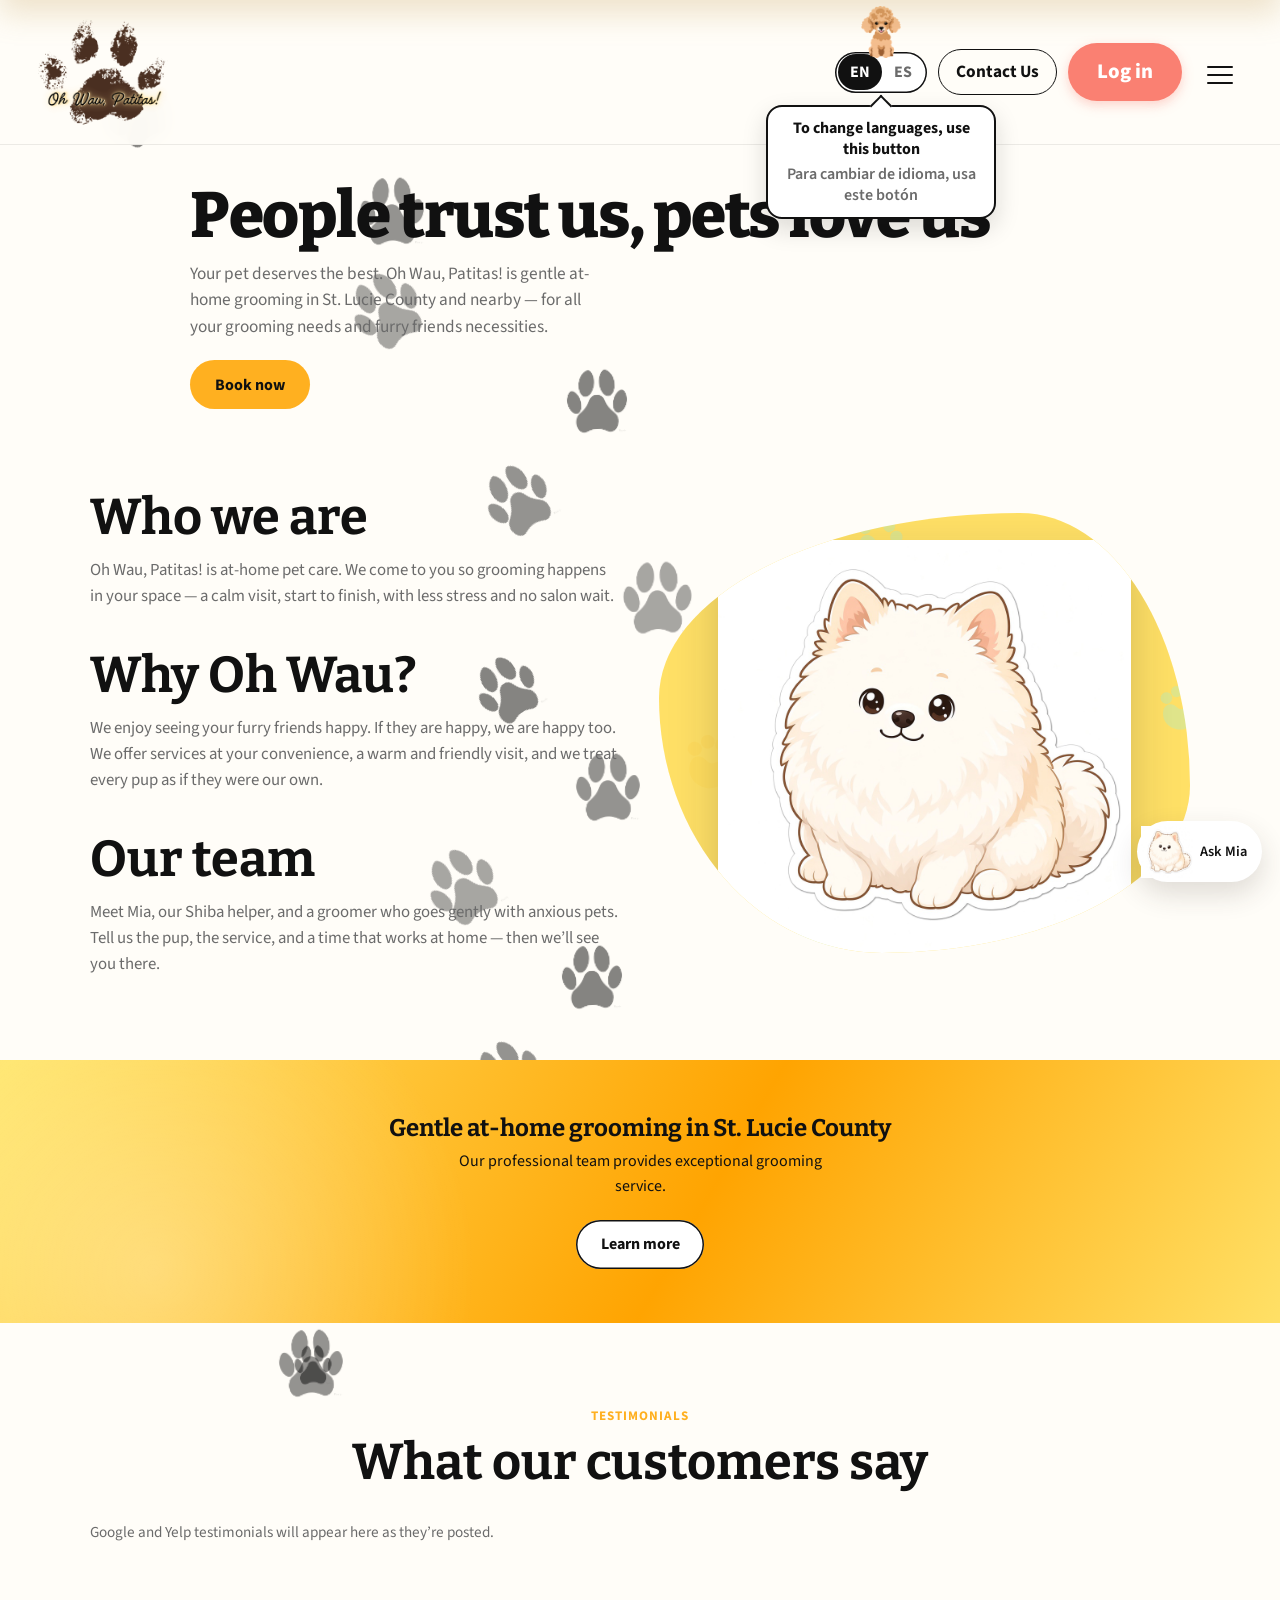
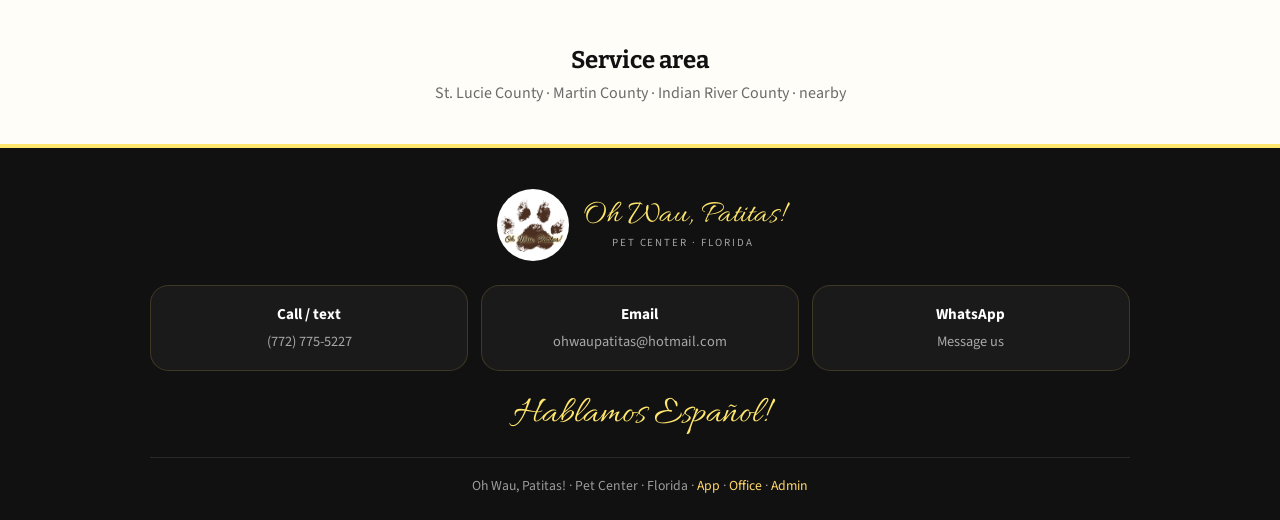
==== commit 851d1592: "Refresh the header: bigger text, Contact Us, salmon Log in, poodle language tip, new logo. - Replace" ====
--- a/about.html
+++ b/about.html
@@ -19,7 +19,7 @@
         <span></span><span></span><span></span>
       </button>
       <a class="brand logo-only" href="index.html">
-        <img src="images/logo.png?v=paw2" alt="Oh Wau, Patitas!" />
+        <img src="images/logo.png?v=paw4" alt="Oh Wau, Patitas!" />
         <span>
           <em>Oh Wau, Patitas!</em>
           <small>PET CENTER</small>
@@ -29,16 +29,16 @@
         <a href="index.html" data-i18n="navHome">Home</a>
         <a href="services.html" data-i18n="navServices">Services</a>
         <a class="nav-active" href="about.html" data-i18n="navAbout">About Oh Wau</a>
-        <a href="index.html#testimonials" data-i18n="navTestimonials">Testimonials</a>
+        <a href="accessories.html" data-i18n="navShop">Accessories &amp; Treats</a>
         <a href="index.html#faq" data-i18n="navFaq">FAQ</a>
-        <a href="grooming-estimator-and-request.html" data-i18n="navEstimate">Estimate</a>
       </nav>
       <div class="header-actions">
         <div class="lang-tabs" role="group" aria-label="Language">
           <button type="button" data-lang="en" aria-pressed="true">EN</button>
           <button type="button" data-lang="es" aria-pressed="false">ES</button>
         </div>
-        <a class="phone-pill" href="tel:9549136161">(954) 913-6161</a>
+        <a class="phone-pill" href="#contact" data-i18n="navContact">Contact Us</a>
+        <a class="login-pill" href="account.html" data-account-link data-i18n="navLogin">Log in</a>
       </div>
     </header>
 
@@ -91,19 +91,19 @@
       </section>
     </main>
 
-    <footer class="site-footer stacked">
+    <footer id="contact" class="site-footer stacked">
       <div class="footer-inner">
         <a class="footer-brand" href="index.html">
-          <img src="images/logo.png?v=paw2" alt="Oh Wau, Patitas!" />
+          <img src="images/logo.png?v=paw4" alt="Oh Wau, Patitas!" />
           <span>
             <em>Oh Wau, Patitas!</em>
             <small>PET CENTER · FLORIDA</small>
           </span>
         </a>
         <div class="contact-tiles">
-          <a href="sms:9549136161"><strong data-i18n="callText">Call / text</strong><span>(954) 913-6161</span></a>
-          <a href="mailto:gmilallc1@gmail.com"><strong data-i18n="emailUs">Email</strong><span>gmilallc1@gmail.com</span></a>
-          <a href="https://wa.me/19549136161"><strong data-i18n="whatsapp">WhatsApp</strong><span data-i18n="messageUs">Message us</span></a>
+          <a href="sms:7727755227"><strong data-i18n="callText">Call / text</strong><span>(772) 775-5227</span></a>
+          <a href="mailto:ohwaupatitas@hotmail.com"><strong data-i18n="emailUs">Email</strong><span>ohwaupatitas@hotmail.com</span></a>
+          <a href="https://wa.me/17727755227"><strong data-i18n="whatsapp">WhatsApp</strong><span data-i18n="messageUs">Message us</span></a>
         </div>
         <p class="hablamos" data-i18n="hablamos">Hablamos Español!</p>
         <p class="footer-meta"><span data-i18n="footerNote">Oh Wau, Patitas! · Pet Center · Florida ·</span> <a href="app.html" data-i18n="appLink">App</a> · <a href="office.html" data-i18n="officeLink">Office</a> · <a href="admin.html" data-i18n="adminLink">Admin</a></p>
--- a/css/styles.css
+++ b/css/styles.css
@@ -158,7 +158,7 @@
   background: none;
   padding: 0.42rem 0.75rem;
   border-radius: 999px;
-  font: 600 0.82rem var(--body);
+  font: 700 1rem var(--body);
   color: var(--muted);
   cursor: pointer;
 }
@@ -180,7 +180,7 @@
   background: transparent;
   box-shadow: none;
   font-weight: 700;
-  font-size: 0.86rem;
+  font-size: 1.08rem;
 }
 
 body[data-page="office"] .site-header nav,
@@ -462,12 +462,11 @@
 }
 
 .brand img {
-  width: 92px;
-  height: 92px;
+  width: 130px;
+  height: 130px;
   object-fit: contain;
   background: transparent;
   border-radius: 0;
-  mix-blend-mode: multiply;
   box-shadow: none;
 }
 
@@ -1902,7 +1901,7 @@
   border: 1.5px solid #111;
   border-radius: 999px;
   font-weight: 700;
-  font-size: 0.92rem;
+  font-size: 1.08rem;
   white-space: nowrap;
 }
 
@@ -2322,8 +2321,8 @@
   }
 
   .brand img {
-    width: 64px;
-    height: 64px;
+    width: 88px;
+    height: 88px;
     margin: 0;
   }
 
@@ -2528,3 +2527,181 @@
     grid-template-columns: 1fr;
   }
 }
+
+
+/* Salmon pink log-in button in the header */
+.login-pill {
+  display: inline-flex;
+  align-items: center;
+  justify-content: center;
+  padding: 0.8rem 1.8rem;
+  border-radius: 999px;
+  background: #fa8072;
+  color: #fff;
+  font-weight: 800;
+  font-size: 1.3rem;
+  white-space: nowrap;
+  box-shadow: 0 4px 12px rgba(250, 128, 114, 0.35);
+}
+
+.login-pill:hover {
+  background: #e8665a;
+  color: #fff;
+}
+
+@media (max-width: 1080px) {
+  .site-header nav {
+    font-size: 1.2rem;
+  }
+}
+
+@media (max-width: 800px) {
+  .phone-pill {
+    font-size: 0.95rem;
+  }
+  .login-pill {
+    padding: 0.6rem 1.15rem;
+    font-size: 1.1rem;
+  }
+}
+
+html { scroll-behavior: smooth; }
+#contact { scroll-margin-top: 150px; }
+
+/* Spread out the menu words */
+@media (min-width: 1281px) {
+  .site-header nav {
+    gap: 0.2rem clamp(0.4rem, 1.8vw, 2rem);
+  }
+  .site-header nav a {
+    padding: 0.5rem 0.8rem;
+  }
+}
+
+/* Little dog that hops on the EN/ES button */
+.lang-wrap {
+  position: relative;
+}
+
+.lang-dog {
+  position: absolute;
+  width: 52px;
+  height: 52px;
+  left: 50%;
+  bottom: calc(100% - 6px);
+  margin-left: -26px;
+  z-index: 2;
+  cursor: pointer;
+  transform-origin: 50% 100%;
+}
+
+@keyframes dog-hop {
+  0% { transform: translateY(0) scaleY(1); }
+  20% { transform: translateY(2px) scaleY(0.88); }
+  50% { transform: translateY(-18px) rotate(-6deg); }
+  80% { transform: translateY(0) scaleY(0.94); }
+  100% { transform: translateY(0) scaleY(1); }
+}
+
+.lang-bubble {
+  position: absolute;
+  top: calc(100% + 12px);
+  left: 50%;
+  transform: translate(-50%, -6px);
+  width: 230px;
+  padding: 0.7rem 0.9rem;
+  background: #fff;
+  border: 2px solid #111;
+  border-radius: 16px;
+  box-shadow: 0 10px 24px rgba(17, 17, 17, 0.15);
+  font: 700 1rem/1.3 var(--body);
+  color: var(--ink);
+  text-align: center;
+  opacity: 0;
+  pointer-events: none;
+  transition: opacity 0.3s, transform 0.3s;
+  z-index: 30;
+}
+
+.lang-bubble span {
+  display: block;
+  margin-top: 0.3rem;
+  font-weight: 600;
+  color: var(--muted);
+}
+
+.lang-bubble::before {
+  content: "";
+  position: absolute;
+  top: -9px;
+  left: 50%;
+  margin-left: -8px;
+  width: 14px;
+  height: 14px;
+  background: #fff;
+  border-left: 2px solid #111;
+  border-top: 2px solid #111;
+  transform: rotate(45deg);
+}
+
+.lang-wrap.tip-on .lang-bubble {
+  opacity: 1;
+  transform: translate(-50%, 0);
+}
+
+@media (max-width: 800px) {
+  .lang-dog {
+    width: 38px;
+    height: 38px;
+    margin-left: -19px;
+  }
+  .lang-bubble {
+    left: auto;
+    right: -40px;
+    transform: translateY(-6px);
+    width: 200px;
+  }
+  .lang-bubble::before {
+    left: auto;
+    right: 70px;
+  }
+  .lang-wrap.tip-on .lang-bubble {
+    transform: translateY(0);
+  }
+}
+
+
+/* Medium screens: use the menu button so words don't crowd */
+@media (min-width: 1081px) and (max-width: 1280px) {
+  .nav-toggle { display: block; }
+  .site-header {
+    grid-template-columns: auto 1fr auto;
+    grid-template-areas: "brand actions toggle";
+  }
+  .site-header .header-actions { justify-self: end; }
+  .site-header nav {
+    grid-area: unset;
+    grid-column: 1 / -1;
+    display: none;
+    position: absolute;
+    top: 100%;
+    left: 0;
+    right: 0;
+    z-index: 25;
+    flex-direction: column;
+    flex-wrap: wrap;
+    align-items: stretch;
+    padding: 0.7rem 4vw 1.1rem;
+    background: #fffdf8;
+    box-shadow: 0 18px 36px rgba(17, 17, 17, 0.12);
+    font-size: 1.2rem;
+  }
+  body.nav-open .site-header nav { display: flex; }
+  .nav-menu {
+    position: static;
+    display: grid;
+    box-shadow: none;
+    padding: 0 0 0 0.8rem;
+    background: transparent;
+  }
+}
